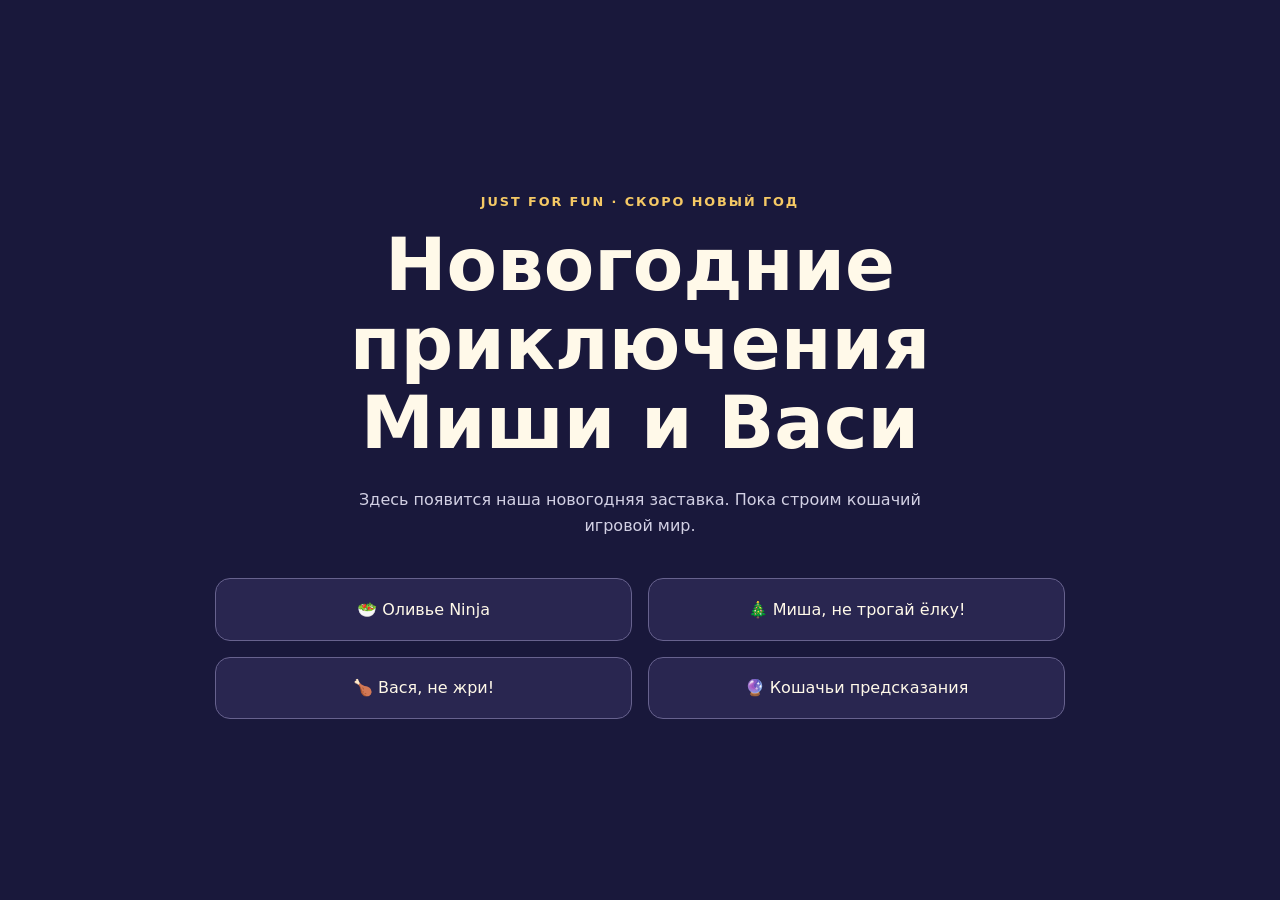
==== index.html @ 31753c34 "Add files via upload" ====
<!doctype html>
<html lang="ru">
<head>
  <meta charset="UTF-8" />
  <meta name="viewport" content="width=device-width, initial-scale=1" />
  <meta name="theme-color" content="#19183b" />
  <title>Новогодние приключения Миши и Васи</title>
  <link rel="stylesheet" href="css/style.css" />
  <script src="js/main.js" defer></script>
</head>
<body>
  <main class="shell">
    <p class="eyebrow">JUST FOR FUN · СКОРО НОВЫЙ ГОД</p>
    <h1>Новогодние приключения<br />Миши и Васи</h1>
    <p class="intro">Здесь появится наша новогодняя заставка. Пока строим кошачий игровой мир.</p>
    <nav class="games" aria-label="Разделы сайта">
      <a href="games/olivier/">🥗 Оливье Ninja</a>
      <a href="games/misha-tree/">🎄 Миша, не трогай ёлку!</a>
      <a href="games/vasya-crash/">🍗 Вася, не жри!</a>
      <a href="fortune/">🔮 Кошачьи предсказания</a>
    </nav>
  </main>
</body>
</html>
---- css/style.css ----
:root { color-scheme: dark; font-family: system-ui, -apple-system, "Segoe UI", sans-serif; background: #19183b; color: #fff9e9; }
* { box-sizing: border-box; }
body { margin: 0; min-height: 100vh; display: grid; place-items: center; padding: 2rem 1rem; }
.shell { width: min(100%, 850px); text-align: center; }
.eyebrow { color: #f5c965; font-weight: 800; letter-spacing: .15em; font-size: .8rem; }
h1 { font-size: clamp(2.2rem, 6vw, 4.6rem); line-height: 1.08; margin: 1rem 0; }
.intro { color: #d2d0e4; max-width: 580px; margin: 1.5rem auto 2.5rem; line-height: 1.6; }
.games { display: grid; grid-template-columns: repeat(2, minmax(0, 1fr)); gap: 1rem; }
.games a, .back { display: block; padding: 1.3rem; border: 1px solid #67628e; border-radius: 15px; color: inherit; text-decoration: none; background: #292650; }
.games a:hover, .games a:focus-visible, .back:hover { background: #3c376c; }
.back { display: inline-block; margin-top: 1.5rem; }
@media (max-width: 580px) { .games { grid-template-columns: 1fr; } }
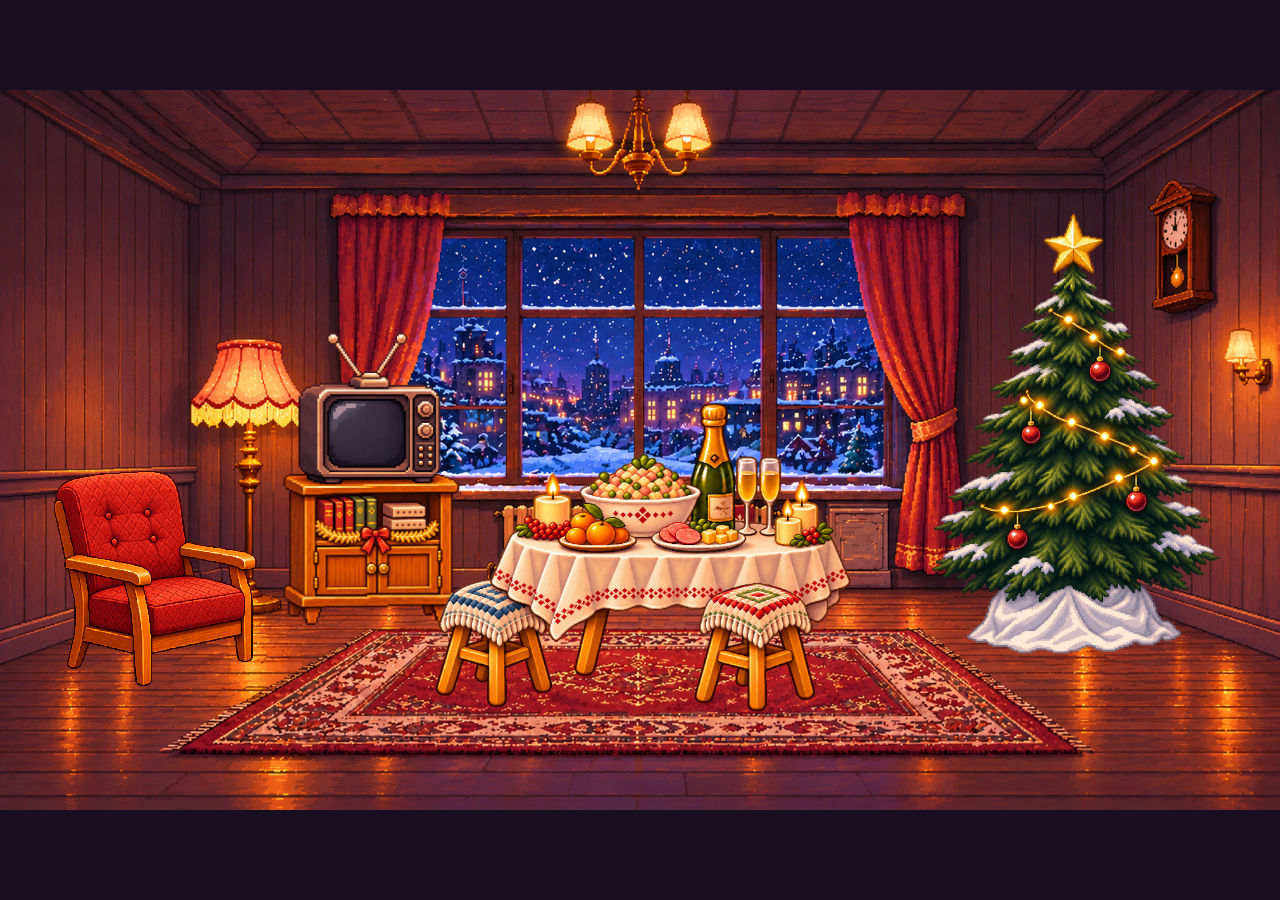
==== commit 435830b7: "Add Christmas room scene and pixel art assets" ====
--- a/index.html
+++ b/index.html
@@ -1,24 +1,36 @@
-<!doctype html>
+
+<!DOCTYPE html>
 <html lang="ru">
 <head>
-  <meta charset="UTF-8" />
-  <meta name="viewport" content="width=device-width, initial-scale=1" />
-  <meta name="theme-color" content="#19183b" />
-  <title>Новогодние приключения Миши и Васи</title>
-  <link rel="stylesheet" href="css/style.css" />
-  <script src="js/main.js" defer></script>
+    <meta charset="UTF-8">
+    <meta name="viewport" content="width=device-width, initial-scale=1.0">
+
+    <title>Новогодние приключения Миши и Васи</title>
+
+    <link rel="stylesheet" href="css/style.css">
 </head>
 <body>
-  <main class="shell">
-    <p class="eyebrow">JUST FOR FUN · СКОРО НОВЫЙ ГОД</p>
-    <h1>Новогодние приключения<br />Миши и Васи</h1>
-    <p class="intro">Здесь появится наша новогодняя заставка. Пока строим кошачий игровой мир.</p>
-    <nav class="games" aria-label="Разделы сайта">
-      <a href="games/olivier/">🥗 Оливье Ninja</a>
-      <a href="games/misha-tree/">🎄 Миша, не трогай ёлку!</a>
-      <a href="games/vasya-crash/">🍗 Вася, не жри!</a>
-      <a href="fortune/">🔮 Кошачьи предсказания</a>
-    </nav>
-  </main>
+<main class="viewport">
+    <div class="room">
+        <div class="room-objects">
+            <div class="christmas-tree">
+                <img src="assets/pixel-art/christmas-tree.png"
+                     alt="Новогодняя ёлка">
+            </div>
+            <div class="new-year-table">
+                <img src="assets/pixel-art/new-year-table.png"
+                     alt="Новогодний стол">
+            </div>
+            <div class="retro-tv">
+                <img src="assets/pixel-art/retro-tv-cabinet.png"
+                     alt="Новогодний телевизор">
+            </div>
+            <div class="armchair">
+                <img src="assets/pixel-art/armchair.png"
+                     alt="Советское кресло">
+            </div>
+        </div>
+    </div>
+</main>
 </body>
 </html>
--- a/css/style.css
+++ b/css/style.css
@@ -1,12 +1,108 @@
-:root { color-scheme: dark; font-family: system-ui, -apple-system, "Segoe UI", sans-serif; background: #19183b; color: #fff9e9; }
-* { box-sizing: border-box; }
-body { margin: 0; min-height: 100vh; display: grid; place-items: center; padding: 2rem 1rem; }
-.shell { width: min(100%, 850px); text-align: center; }
-.eyebrow { color: #f5c965; font-weight: 800; letter-spacing: .15em; font-size: .8rem; }
-h1 { font-size: clamp(2.2rem, 6vw, 4.6rem); line-height: 1.08; margin: 1rem 0; }
-.intro { color: #d2d0e4; max-width: 580px; margin: 1.5rem auto 2.5rem; line-height: 1.6; }
-.games { display: grid; grid-template-columns: repeat(2, minmax(0, 1fr)); gap: 1rem; }
-.games a, .back { display: block; padding: 1.3rem; border: 1px solid #67628e; border-radius: 15px; color: inherit; text-decoration: none; background: #292650; }
-.games a:hover, .games a:focus-visible, .back:hover { background: #3c376c; }
-.back { display: inline-block; margin-top: 1.5rem; }
-@media (max-width: 580px) { .games { grid-template-columns: 1fr; } }
+
+* {
+    box-sizing: border-box;
+}
+
+html,
+body {
+    margin: 0;
+    width: 100%;
+    height: 100%;
+}
+
+body {
+    background-color: #180f22;
+}
+
+/* Область экрана */
+.viewport {
+    width: 100%;
+    height: 100vh;
+    display: grid;
+    place-items: center;
+    overflow: hidden;
+}
+
+/* Единая игровая сцена */
+.room {
+    position: relative;
+
+    width: min(100vw, 177.7778vh);
+    aspect-ratio: 16 / 9;
+
+    background-image: url("../assets/pixel-art/room-background.png");
+    background-position: center;
+    background-size: 100% 100%;
+    background-repeat: no-repeat;
+}
+
+/* Слой интерактивных объектов */
+.room-objects {
+    position: absolute;
+    inset: 0;
+    pointer-events: none;
+}
+
+/* Будущие интерактивные объекты */
+.room-object {
+    position: absolute;
+    pointer-events: auto;
+}
+
+.christmas-tree {
+    position: absolute;
+    left: 70%;
+    bottom: 20%;
+    width: 28%;
+    z-index: 2;
+}
+
+.christmas-tree img {
+    display: block;
+    width: 100%;
+    height: auto;
+}
+/* Новогодний стол */
+.new-year-table {
+    position: absolute;
+    right: 30%;
+    bottom: 13%;
+    width: 38%;
+    z-index: 5;
+}
+
+.new-year-table img {
+    display: block;
+    width: 100%;
+    height: auto;
+}
+/* Ретро-телевизор с тумбой */
+.retro-tv {
+    position: absolute;
+    left:19%;
+    bottom: 22%;
+    width: 20%;
+    z-index: 3;
+}
+
+.retro-tv img {
+    display: block;
+    width: 100%;
+    height: auto;
+}
+/* Советское кресло */
+.armchair {
+    position: absolute;
+    left: 2%;
+    bottom: 14%;
+    width: 21%;
+    z-index: 5;
+}
+
+.armchair img {
+    display: block;
+    width: 100%;
+    height: auto;
+    image-rendering: pixelated;
+}
+
